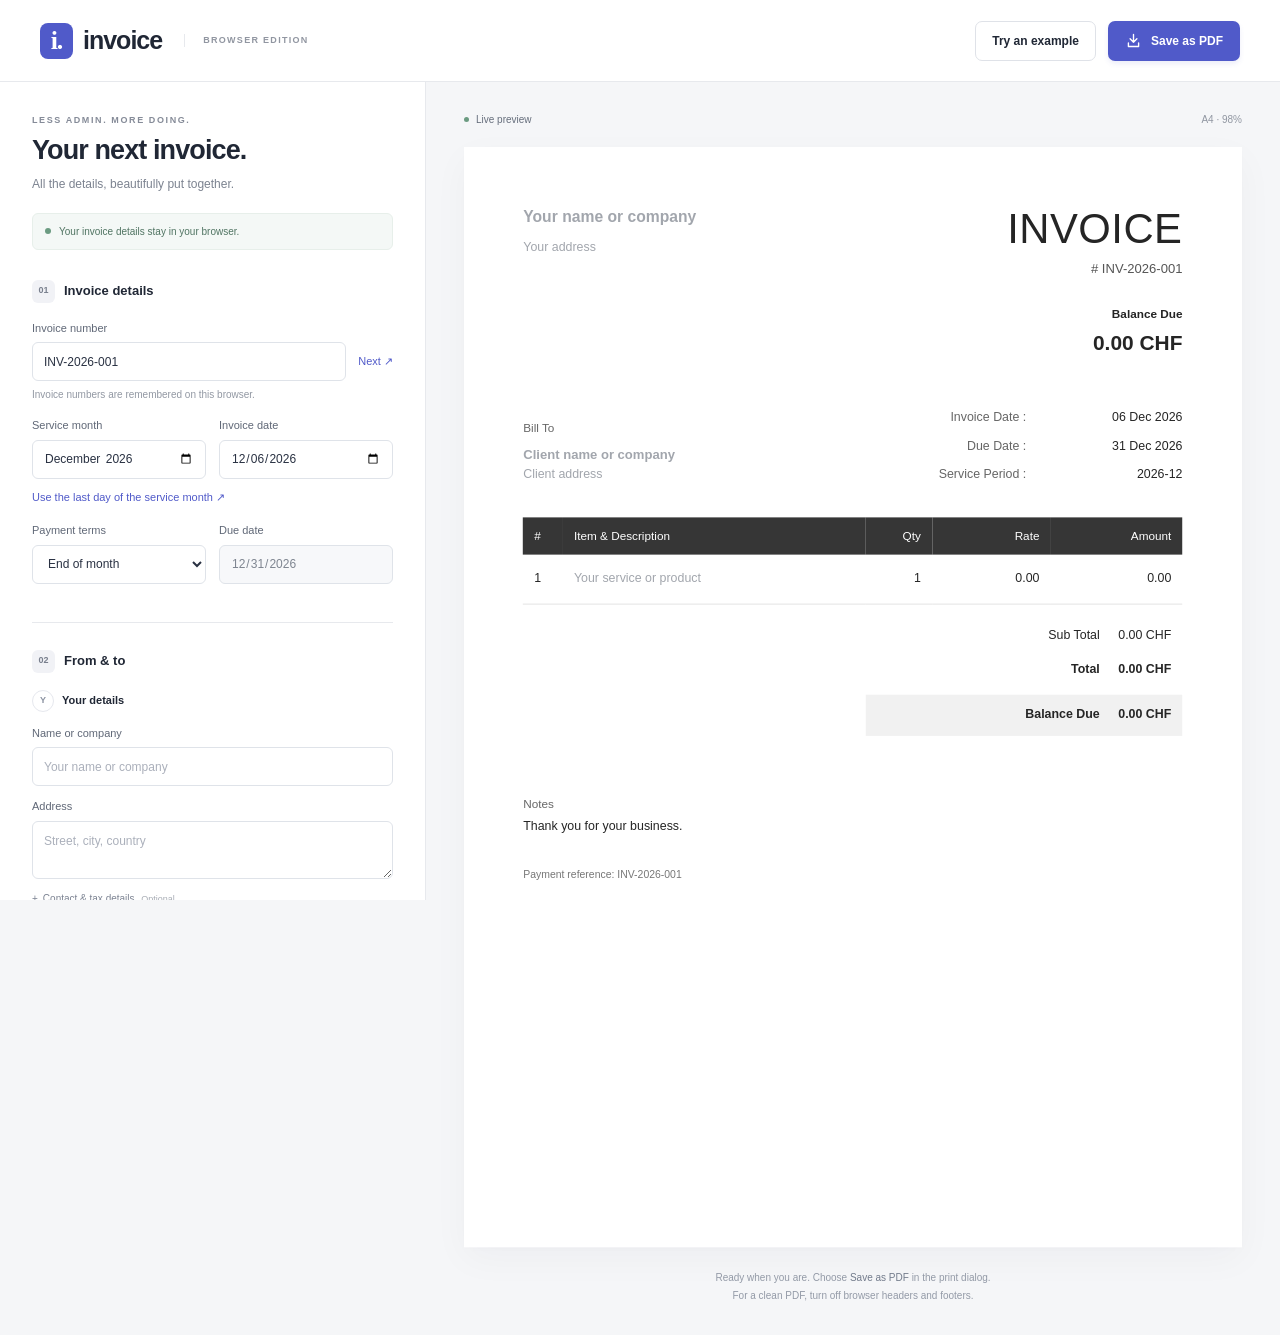
==== web/index.html @ 40a53772 "feat: initial release" ====
<!doctype html>
<html lang="en">
<head>
  <meta charset="utf-8">
  <meta name="viewport" content="width=device-width, initial-scale=1">
  <meta name="description" content="Create a clean invoice in your browser. Live preview, month-end payment terms, and print-ready PDFs. Your invoice details stay on your device.">
  <meta name="referrer" content="no-referrer">
  <title>Invoice — Simple, private invoicing</title>
  <link rel="icon" href="./favicon.svg" type="image/svg+xml">
  <link rel="stylesheet" href="./styles.css">
</head>
<body>
  <header class="topbar app-only">
    <a class="brand" href="./" aria-label="Invoice home"><span class="brand-mark" aria-hidden="true">i.</span>invoice<span class="brand-tag">BROWSER EDITION</span></a>
    <div class="top-actions">
      <button type="button" id="example" class="button secondary">Try an example</button>
      <button type="submit" form="editor" id="print" class="button primary" disabled><svg viewBox="0 0 20 20" aria-hidden="true"><path d="M10 3v9m-4-4 4 4 4-4M4 13v4h12v-4"/></svg>Save as PDF</button>
    </div>
  </header>

  <main class="workspace">
    <section class="editor-pane app-only" aria-labelledby="editor-heading">
      <div class="intro"><p class="eyebrow">LESS ADMIN. MORE DOING.</p><h1 id="editor-heading">Your next invoice.</h1><p>All the details, beautifully put together.</p></div>
      <div class="privacy"><span class="privacy-dot"></span>Your invoice details stay in your browser.</div>
      <noscript><p class="notice error">Enable JavaScript to create an invoice. No details are sent to a server.</p></noscript>
      <form id="editor" autocomplete="off">
        <fieldset>
          <legend><span class="step">01</span>Invoice details</legend>
          <div class="field-grid">
            <label class="full">Invoice number <span class="input-action"><input name="number" required maxlength="60" pattern="[A-Za-z0-9][A-Za-z0-9._-]{0,59}" aria-describedby="number-hint"><button type="button" id="next-number" title="Choose the next invoice number">Next ↗</button></span></label>
            <p id="number-hint" class="hint full">Invoice numbers are remembered on this browser.</p>
            <label>Service month<input type="month" name="period" min="1900-01" max="9999-12" required></label>
            <label>Invoice date<input type="date" name="issueDate" min="1900-01-01" max="9999-12-31" required></label>
            <button type="button" id="month-end" class="text-button full">Use the last day of the service month ↗</button>
            <label>Payment terms<select name="terms"><option value="end_of_month">End of month</option><option value="30_days">Within 30 days</option><option value="on_receipt">Due on receipt</option><option value="custom">Custom date</option></select></label>
            <label>Due date<input type="date" name="dueDate" min="1900-01-01" max="9999-12-31" required readonly></label>
          </div>
        </fieldset>

        <fieldset>
          <legend><span class="step">02</span>From &amp; to</legend>
          <div class="party-label"><span class="small-avatar">Y</span>Your details</div>
          <label>Name or company<input name="sellerName" placeholder="Your name or company" maxlength="160" required autocomplete="organization"></label>
          <label>Address<textarea name="sellerAddress" placeholder="Street, city, country" rows="2" maxlength="500" required autocomplete="street-address"></textarea></label>
          <details class="extra-fields"><summary>Contact &amp; tax details <span>Optional</span></summary><div class="field-grid">
            <label class="full">Email<input type="email" name="sellerEmail" placeholder="you@example.com" maxlength="160"></label>
            <label>Phone<input type="tel" name="sellerPhone" maxlength="60"></label>
            <label>VAT / tax ID<input name="sellerVAT" maxlength="80"></label>
          </div></details>
          <div class="party-label client-label"><span class="small-avatar">C</span>Client details</div>
          <label>Name or company<input name="customerName" placeholder="Client name or company" maxlength="160" required></label>
          <label>Address<textarea name="customerAddress" placeholder="Street, city, country" rows="2" maxlength="500" required></textarea></label>
          <details class="extra-fields"><summary>Contact &amp; tax details <span>Optional</span></summary><div class="field-grid">
            <label class="full">Email<input type="email" name="customerEmail" placeholder="client@example.com" maxlength="160"></label>
            <label>Phone<input type="tel" name="customerPhone" maxlength="60"></label>
            <label>VAT / tax ID<input name="customerVAT" maxlength="80"></label>
          </div></details>
        </fieldset>

        <fieldset>
          <legend><span class="step">03</span>What are you billing for?</legend>
          <div id="items"></div>
          <button type="button" id="add-item" class="add-button">＋ Add an item</button>
          <div class="field-grid money-settings">
            <label>Currency<select name="currency"><option>CHF</option><option>EUR</option><option>USD</option><option>GBP</option><option>TRY</option></select></label>
            <label>Tax rate (%)<input name="tax" type="text" inputmode="decimal" pattern="[0-9]{1,3}([.,][0-9]{1,2})?" value="0" required></label>
          </div>
        </fieldset>

        <fieldset>
          <legend><span class="step">04</span>The finishing touches</legend>
          <label>Payment details <span class="optional">Optional</span><textarea name="paymentDetails" rows="3" maxlength="2000" placeholder="Bank name, account holder, IBAN…"></textarea></label>
          <label>Notes <span class="optional">Optional</span><textarea name="notes" rows="3" maxlength="2000" placeholder="Thank you for your business."></textarea></label>
        </fieldset>
        <div class="draft-actions"><button type="button" id="save-draft" class="button secondary">Save draft on this device</button><button type="button" id="clear-draft" class="text-button">Forget saved draft</button></div>
        <p id="status" class="status" role="status" aria-live="polite"></p>
      </form>
      <p class="editor-footer">Made for independent work. No account needed.</p>
    </section>

    <section id="preview" class="preview-pane" aria-label="Invoice preview">
      <div class="preview-toolbar app-only"><div><span class="live-dot"></span>Live preview</div><span>A4 · <span id="zoom">100%</span></span></div>
      <div class="paper-stage"><div id="paper-frame"><article id="invoice" class="invoice-paper" aria-label="Your invoice"></article></div></div>
      <p class="print-hint app-only">Ready when you are. Choose <strong>Save as PDF</strong> in the print dialog.<br>For a clean PDF, turn off browser headers and footers.</p>
    </section>
  </main>
  <script type="module" src="./app.mjs"></script>
</body>
</html>
---- web/styles.css ----
:root { color-scheme: light; --ink: #202735; --muted: #7c8390; --line: #e7e9ed; --accent: #505ac9; }
* { box-sizing: border-box; }
body { margin: 0; color: var(--ink); background: #f5f6f8; font-family: -apple-system, BlinkMacSystemFont, "Segoe UI", Arial, sans-serif; font-size: 14px; line-height: 1.5; }
button, input, select, textarea { font: inherit; }
button, summary, select { cursor: pointer; }
button { color: inherit; }
button:disabled { opacity: .5; cursor: wait; }
button:focus-visible, summary:focus-visible, a:focus-visible { outline: 3px solid #b1b7fb; outline-offset: 4px; }
.topbar { height: 82px; padding: 0 40px; display: flex; align-items: center; justify-content: space-between; gap: 24px; background: #fff; border-bottom: 1px solid var(--line); }
.brand { display: flex; align-items: center; gap: 10px; color: var(--ink); text-decoration: none; font-size: 25px; font-weight: 720; letter-spacing: -1px; }
.brand-mark { width: 33px; height: 36px; display: grid; place-content: center; border-radius: 8px; background: var(--accent); color: #fff; font-size: 26px; font-family: Georgia, serif; font-weight: 700; }
.brand-tag { color: #9196a1; border-left: 1px solid var(--line); padding-left: 18px; margin-left: 12px; font-size: 9px; letter-spacing: 1.3px; font-weight: 600; }
.top-actions, .draft-actions { display: flex; align-items: center; gap: 12px; }
.button { display: inline-flex; align-items: center; justify-content: center; gap: 9px; min-height: 40px; padding: 10px 16px; border: 1px solid transparent; border-radius: 7px; font-size: 12px; font-weight: 600; transition: background .15s, box-shadow .15s; }
.button svg { width: 17px; height: 17px; fill: none; stroke: currentColor; stroke-width: 1.6; stroke-linecap: round; stroke-linejoin: round; }
.primary { background: var(--accent); color: #fff; box-shadow: 0 3px 5px #505ac91a; }
.primary:hover { background: #424ab3; }
.secondary { border-color: #dfe2e8; background: #fff; }
.secondary:hover { background: #f7f7fc; }
.workspace { display: grid; grid-template-columns: 426px minmax(0, 1fr); max-width: 1560px; margin: auto; }
.editor-pane { padding: 32px; background: #fff; border-right: 1px solid var(--line); }
.intro h1 { font-size: 27px; font-weight: 650; letter-spacing: -.9px; line-height: 1.3; margin: 5px 0 7px; }
.intro p { margin: 0; font-size: 12px; color: var(--muted); }
.intro .eyebrow { color: #858b98; font-size: 9px; letter-spacing: 1.6px; font-weight: 600; }
.privacy { display: flex; align-items: center; gap: 8px; margin: 20px 0 30px; padding: 10px 12px; background: #f4f8f6; border: 1px solid #e7efea; color: #507462; border-radius: 6px; font-size: 10px; }
.privacy-dot, .live-dot { width: 6px; height: 6px; border-radius: 50%; background: #6b9b81; flex: 0 0 auto; }
fieldset { min-width: 0; margin: 0 0 27px; border: 0; padding: 0 0 26px; border-bottom: 1px solid var(--line); }
legend { display: flex; align-items: center; gap: 9px; margin-bottom: 17px; padding: 0; font-size: 13px; font-weight: 650; }
.step { display: grid; place-content: center; width: 23px; height: 23px; background: #f1f2f6; border-radius: 6px; font-size: 9px; font-weight: 600; color: #787f8d; }
label { display: block; min-width: 0; color: #606877; font-size: 11px; font-weight: 500; margin-bottom: 12px; }
input, textarea, select { display: block; width: 100%; min-width: 0; margin-top: 6px; padding: 10px 11px; color: #293142; border: 1px solid #dfe3e9; background: #fff; border-radius: 6px; font-size: 12px; line-height: 1.5; outline: none; transition: border-color .15s, box-shadow .15s; }
input, select { height: 39px; }
textarea { resize: vertical; }
input::placeholder, textarea::placeholder { color: #abb0bb; }
input:focus, textarea:focus, select:focus { border-color: #8189df; box-shadow: 0 0 0 3px #505ac90e; }
input[readonly] { background: #f7f8fa; color: #7e8590; }
.field-grid { display: grid; grid-template-columns: minmax(0, 1fr) minmax(0, 1fr); column-gap: 13px; }
.field-grid .full { grid-column: 1 / -1; }
.hint { margin: -6px 0 15px; color: #9298a3; font-size: 10px; font-weight: 400; }
.input-action { display: flex; align-items: center; gap: 8px; }
.input-action input { flex: 1; }
.input-action button { margin-top: 6px; padding: 8px 0 8px 4px; border: 0; color: var(--accent); background: none; font-size: 11px; white-space: nowrap; }
.text-button { border: 0; padding: 0; text-align: left; color: var(--accent); background: none; font-size: 11px; }
#month-end { margin: -2px 0 17px; }
.party-label { display: flex; align-items: center; gap: 8px; margin-bottom: 13px; font-size: 11px; font-weight: 650; }
.small-avatar { display: grid; place-content: center; width: 22px; height: 22px; border: 1px solid #e6e8ee; border-radius: 50%; font-size: 9px; color: #8a91a0; }
.client-label { margin-top: 21px; }
.extra-fields summary { list-style: none; color: #7c8392; font-size: 10px; }
.extra-fields summary::-webkit-details-marker { display: none; }
.extra-fields summary::before { content: "+"; margin-right: 5px; }
.extra-fields[open] summary::before { content: "−"; }
.extra-fields summary span { margin-left: 4px; color: #a7acb4; font-size: 9px; }
.extra-fields .field-grid { margin-top: 13px; }
.item-editor { padding: 14px; margin-bottom: 10px; background: #f9fafc; border: 1px solid #e7eaf0; border-radius: 7px; }
.item-editor-head { display: flex; justify-content: space-between; align-items: center; margin-bottom: 8px; color: #8a91a0; font-size: 10px; }
.remove-item { border: 0; background: none; padding: 0 3px; color: #9198a5; font-size: 17px; line-height: 1; }
.item-editor label:last-child, .item-editor .field-grid label { margin-bottom: 0; }
.add-button { border: 1px dashed #d6dbea; border-radius: 6px; background: #fff; width: 100%; padding: 9px; color: var(--accent); font-size: 11px; }
.add-button:hover { background: #f9f9fe; }
.money-settings { margin-top: 18px; }
.money-settings label { margin-bottom: 0; }
.optional { float: right; color: #a4aab5; font-size: 10px; font-weight: 400; }
.draft-actions { gap: 14px; flex-wrap: wrap; }
.draft-actions .button { font-size: 11px; }
.draft-actions .text-button { color: #8b929e; font-size: 10px; }
.status { margin: 10px 0 0; font-size: 11px; color: #527c64; }
.status:empty { display: none; }
.error { color: #ad3c44; }
.editor-footer { color: #a3a9b3; font-size: 10px; margin: 26px 0 0; }
.preview-pane { min-width: 0; align-self: start; position: sticky; top: 0; padding: 30px 38px; }
.preview-toolbar { display: flex; justify-content: space-between; align-items: center; margin: 0 auto 20px; max-width: 794px; color: #9096a1; font-size: 10px; }
.preview-toolbar > div { display: flex; align-items: center; gap: 7px; color: #666e7c; font-weight: 500; }
.live-dot { width: 5px; height: 5px; }
.paper-stage { width: 100%; }
#paper-frame { margin: auto; }
.invoice-paper { width: 210mm; min-height: 297mm; padding: 16mm; transform-origin: top left; color: #252525; background: #fff; box-shadow: 0 2px 5px #14233c06, 0 12px 36px #14233c09; font-family: Arial, Helvetica, sans-serif; font-size: 9.5pt; line-height: 1.55; overflow-wrap: anywhere; }
.invoice-paper p { margin: 0; }
.invoice-paper header { display: grid; grid-template-columns: 1fr 1fr; gap: 12mm; align-items: start; }
.invoice-paper h1 { margin: 0; font-size: 32pt; line-height: 1.1; font-weight: 400; letter-spacing: .5px; }
.invoice-paper h2 { margin: 0 0 2mm; color: #666; font-size: 9pt; font-weight: 400; }
.invoice-paper .seller-name { margin-bottom: 2mm; font-size: 12pt; font-weight: 700; }
.invoice-paper .seller-contact { color: #555; }
.invoice-paper .right { text-align: right; }
.invoice-paper .number { margin-top: 2mm; color: #555; font-size: 10pt; }
.invoice-paper .balance-heading { margin-top: 7mm; font-size: 9pt; font-weight: 700; }
.invoice-paper .balance-amount { margin-top: 1mm; font-size: 16pt; font-weight: 700; }
.invoice-paper .billing { display: grid; grid-template-columns: 1fr 1fr; gap: 12mm; align-items: end; margin: 13mm 0 9mm; }
.invoice-paper .customer-name { font-size: 10pt; font-weight: 700; }
.invoice-paper .multiline { white-space: pre-line; }
.invoice-paper dl { display: grid; grid-template-columns: auto auto; column-gap: 6mm; row-gap: 2.5mm; margin: 0; }
.invoice-paper dt { color: #666; text-align: right; }
.invoice-paper dd { margin: 0; text-align: right; }
.invoice-paper table { width: 100%; border-collapse: collapse; table-layout: fixed; }
.invoice-paper thead { display: table-header-group; }
.invoice-paper thead th { padding: 2.5mm 3mm; color: #fff; background: #363636; font-size: 9pt; font-weight: 400; text-align: left; }
.invoice-paper tbody td { padding: 4mm 3mm; border-bottom: 1px solid #e2e2e2; vertical-align: top; }
.invoice-paper tr { break-inside: avoid; }
.invoice-paper .numeric { text-align: right; font-variant-numeric: tabular-nums; }
.invoice-paper .totals { width: 48%; margin: 4mm 0 0 auto; break-inside: avoid; }
.invoice-paper .totals p { display: grid; grid-template-columns: 1fr auto; gap: 5mm; padding: 2mm 3mm; text-align: right; font-variant-numeric: tabular-nums; }
.invoice-paper .total { font-weight: 700; }
.invoice-paper .totals .balance-due { margin-top: 2mm; padding: 3mm; background: #f1f1f1; font-weight: 700; }
.invoice-paper .closing { margin-top: 16mm; }
.invoice-paper .details { margin-top: 7mm; break-inside: avoid; }
.invoice-paper .details h2 { margin-bottom: 1mm; }
.invoice-paper footer { margin-top: 8mm; color: #777; font-size: 8pt; }
.placeholder { color: #a2a6ad; }
.print-hint { margin: 22px 0 0; text-align: center; color: #939aa7; font-size: 10px; line-height: 1.8; }
.print-hint strong { color: #727b8b; font-weight: 500; }
@media (min-width: 1200px) { .editor-pane { max-height: calc(100vh - 82px); overflow-y: auto; scrollbar-width: thin; scrollbar-color: #dbe0e8 transparent; } }
@media (max-width: 1050px) { .workspace { grid-template-columns: 360px minmax(0, 1fr); } .editor-pane { padding: 24px; } .preview-pane { padding: 28px 22px; } .brand-tag { display: none; } }
@media (max-width: 760px) { .topbar { height: 70px; padding: 0 18px; gap: 12px; } .brand { font-size: 22px; } .brand-mark { width: 29px; height: 31px; font-size: 22px; } .top-actions { gap: 6px; } .top-actions .button { padding: 9px 10px; font-size: 10px; } .top-actions svg { display: none; } .workspace { display: block; } .editor-pane { border: 0; padding: 26px 22px; } .preview-pane { position: static; padding: 26px 18px; } .intro h1 { font-size: 25px; } }
@media (prefers-reduced-motion: reduce) { * { transition: none !important; } }
@page { size: A4; margin: 16mm; }
@media print {
  .app-only { display: none !important; }
  body { background: white; }
  .workspace, .preview-pane, .paper-stage, #paper-frame { display: block; position: static; padding: 0; margin: 0; width: auto !important; height: auto !important; max-width: none; overflow: visible; }
  .invoice-paper { width: auto; min-height: 0; margin: 0; padding: 0; transform: none !important; box-shadow: none; -webkit-print-color-adjust: exact; print-color-adjust: exact; }
}
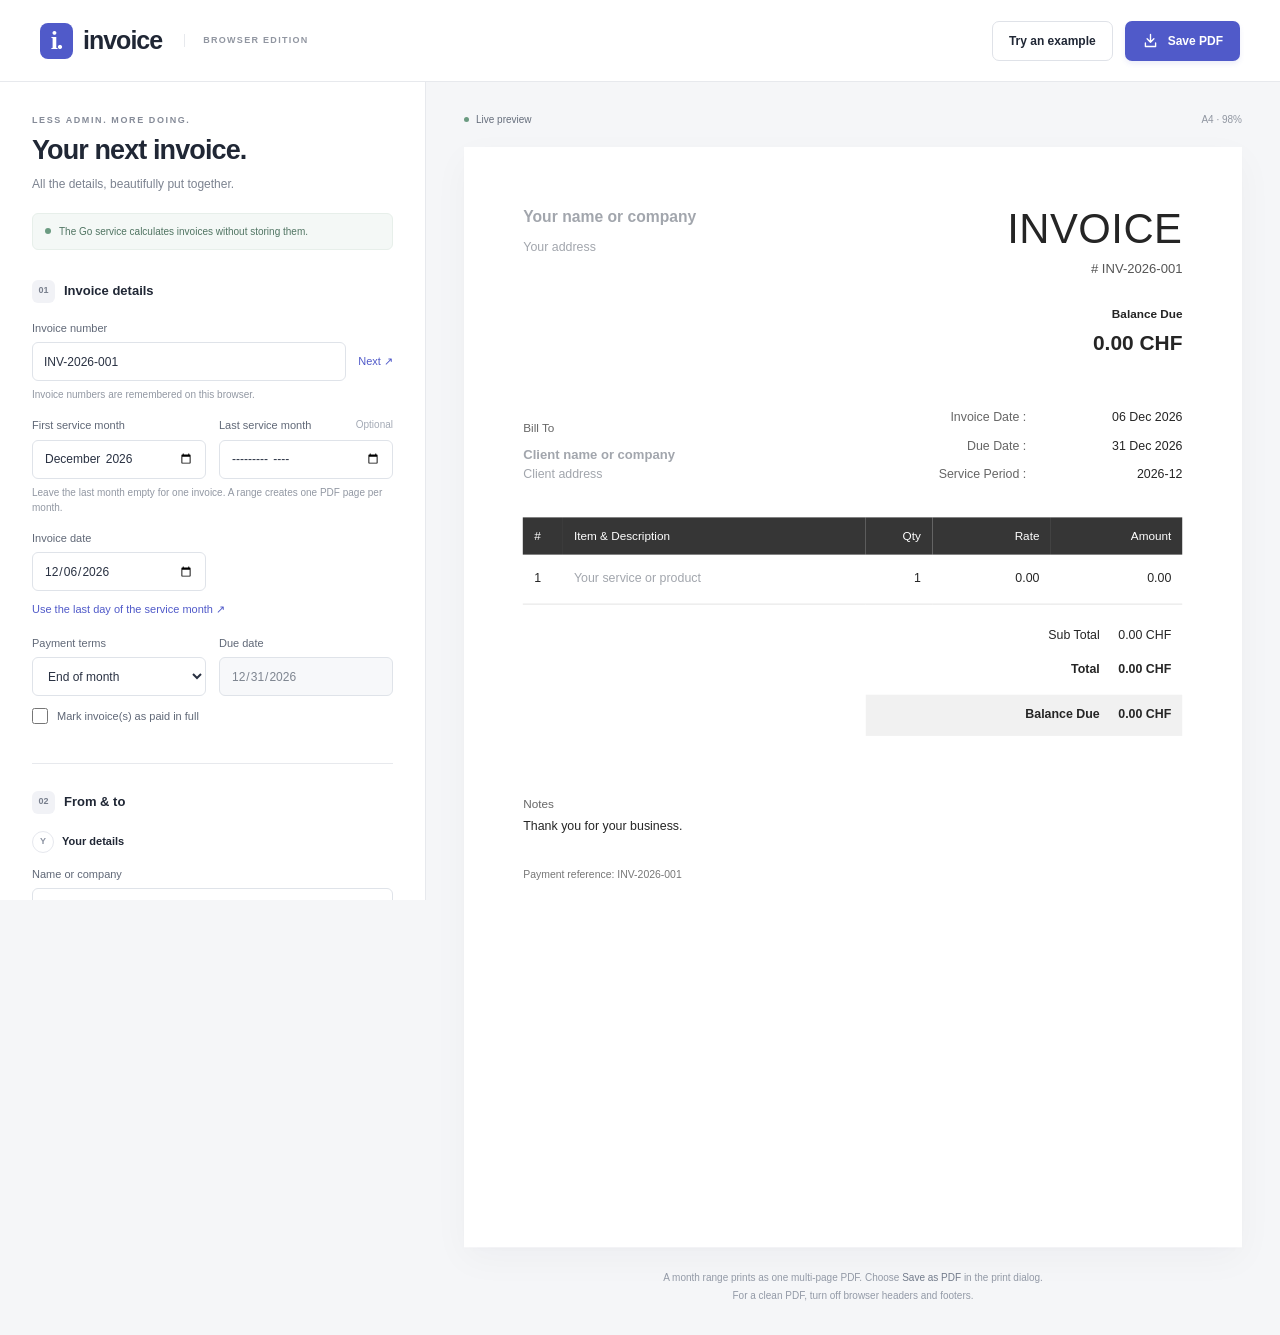
==== commit f9c7db13: "feat:new features" ====
--- a/web/index.html
+++ b/web/index.html
@@ -3,7 +3,7 @@
 <head>
   <meta charset="utf-8">
   <meta name="viewport" content="width=device-width, initial-scale=1">
-  <meta name="description" content="Create a clean invoice in your browser. Live preview, month-end payment terms, and print-ready PDFs. Your invoice details stay on your device.">
+  <meta name="description" content="Create clean invoices with a Go backend. Live preview, monthly ranges, paid status, and print-ready PDFs.">
   <meta name="referrer" content="no-referrer">
   <title>Invoice — Simple, private invoicing</title>
   <link rel="icon" href="./favicon.svg" type="image/svg+xml">
@@ -14,14 +14,14 @@
     <a class="brand" href="./" aria-label="Invoice home"><span class="brand-mark" aria-hidden="true">i.</span>invoice<span class="brand-tag">BROWSER EDITION</span></a>
     <div class="top-actions">
       <button type="button" id="example" class="button secondary">Try an example</button>
-      <button type="submit" form="editor" id="print" class="button primary" disabled><svg viewBox="0 0 20 20" aria-hidden="true"><path d="M10 3v9m-4-4 4 4 4-4M4 13v4h12v-4"/></svg>Save as PDF</button>
+      <button type="submit" form="editor" id="print" class="button primary" disabled><svg viewBox="0 0 20 20" aria-hidden="true"><path d="M10 3v9m-4-4 4 4 4-4M4 13v4h12v-4"/></svg>Save PDF</button>
     </div>
   </header>
 
   <main class="workspace">
     <section class="editor-pane app-only" aria-labelledby="editor-heading">
       <div class="intro"><p class="eyebrow">LESS ADMIN. MORE DOING.</p><h1 id="editor-heading">Your next invoice.</h1><p>All the details, beautifully put together.</p></div>
-      <div class="privacy"><span class="privacy-dot"></span>Your invoice details stay in your browser.</div>
+      <div class="privacy"><span class="privacy-dot"></span>The Go service calculates invoices without storing them.</div>
       <noscript><p class="notice error">Enable JavaScript to create an invoice. No details are sent to a server.</p></noscript>
       <form id="editor" autocomplete="off">
         <fieldset>
@@ -29,11 +29,14 @@
           <div class="field-grid">
             <label class="full">Invoice number <span class="input-action"><input name="number" required maxlength="60" pattern="[A-Za-z0-9][A-Za-z0-9._-]{0,59}" aria-describedby="number-hint"><button type="button" id="next-number" title="Choose the next invoice number">Next ↗</button></span></label>
             <p id="number-hint" class="hint full">Invoice numbers are remembered on this browser.</p>
-            <label>Service month<input type="month" name="period" min="1900-01" max="9999-12" required></label>
+            <label>First service month<input type="month" name="period" min="1900-01" max="9999-12" required></label>
+            <label>Last service month <span class="optional">Optional</span><input type="month" name="periodEnd" min="1900-01" max="9999-12"></label>
+            <p class="hint full">Leave the last month empty for one invoice. A range creates one PDF page per month.</p>
             <label>Invoice date<input type="date" name="issueDate" min="1900-01-01" max="9999-12-31" required></label>
             <button type="button" id="month-end" class="text-button full">Use the last day of the service month ↗</button>
             <label>Payment terms<select name="terms"><option value="end_of_month">End of month</option><option value="30_days">Within 30 days</option><option value="on_receipt">Due on receipt</option><option value="custom">Custom date</option></select></label>
             <label>Due date<input type="date" name="dueDate" min="1900-01-01" max="9999-12-31" required readonly></label>
+            <label class="check-label full"><input type="checkbox" name="paid"> Mark invoice(s) as paid in full</label>
           </div>
         </fieldset>
 
@@ -81,7 +84,7 @@
     <section id="preview" class="preview-pane" aria-label="Invoice preview">
       <div class="preview-toolbar app-only"><div><span class="live-dot"></span>Live preview</div><span>A4 · <span id="zoom">100%</span></span></div>
       <div class="paper-stage"><div id="paper-frame"><article id="invoice" class="invoice-paper" aria-label="Your invoice"></article></div></div>
-      <p class="print-hint app-only">Ready when you are. Choose <strong>Save as PDF</strong> in the print dialog.<br>For a clean PDF, turn off browser headers and footers.</p>
+      <p class="print-hint app-only">A month range prints as one multi-page PDF. Choose <strong>Save as PDF</strong> in the print dialog.<br>For a clean PDF, turn off browser headers and footers.</p>
     </section>
   </main>
   <script type="module" src="./app.mjs"></script>
--- a/web/styles.css
+++ b/web/styles.css
@@ -34,6 +34,8 @@
 input::placeholder, textarea::placeholder { color: #abb0bb; }
 input:focus, textarea:focus, select:focus { border-color: #8189df; box-shadow: 0 0 0 3px #505ac90e; }
 input[readonly] { background: #f7f8fa; color: #7e8590; }
+.check-label { display: flex; align-items: center; gap: 9px; }
+.check-label input { width: 16px; height: 16px; margin: 0; accent-color: var(--accent); }
 .field-grid { display: grid; grid-template-columns: minmax(0, 1fr) minmax(0, 1fr); column-gap: 13px; }
 .field-grid .full { grid-column: 1 / -1; }
 .hint { margin: -6px 0 15px; color: #9298a3; font-size: 10px; font-weight: 400; }
@@ -73,7 +75,8 @@
 .live-dot { width: 5px; height: 5px; }
 .paper-stage { width: 100%; }
 #paper-frame { margin: auto; }
-.invoice-paper { width: 210mm; min-height: 297mm; padding: 16mm; transform-origin: top left; color: #252525; background: #fff; box-shadow: 0 2px 5px #14233c06, 0 12px 36px #14233c09; font-family: Arial, Helvetica, sans-serif; font-size: 9.5pt; line-height: 1.55; overflow-wrap: anywhere; }
+.invoice-paper { width: 210mm; transform-origin: top left; color: #252525; font-family: Arial, Helvetica, sans-serif; font-size: 9.5pt; line-height: 1.55; overflow-wrap: anywhere; }
+.invoice-page { display: block; width: 210mm; min-height: 297mm; margin-bottom: 14px; padding: 16mm; background: #fff; box-shadow: 0 2px 5px #14233c06, 0 12px 36px #14233c09; }
 .invoice-paper p { margin: 0; }
 .invoice-paper header { display: grid; grid-template-columns: 1fr 1fr; gap: 12mm; align-items: start; }
 .invoice-paper h1 { margin: 0; font-size: 32pt; line-height: 1.1; font-weight: 400; letter-spacing: .5px; }
@@ -82,6 +85,7 @@
 .invoice-paper .seller-contact { color: #555; }
 .invoice-paper .right { text-align: right; }
 .invoice-paper .number { margin-top: 2mm; color: #555; font-size: 10pt; }
+.invoice-paper .paid { margin-top: 2mm; color: #287545; font-weight: 700; }
 .invoice-paper .balance-heading { margin-top: 7mm; font-size: 9pt; font-weight: 700; }
 .invoice-paper .balance-amount { margin-top: 1mm; font-size: 16pt; font-weight: 700; }
 .invoice-paper .billing { display: grid; grid-template-columns: 1fr 1fr; gap: 12mm; align-items: end; margin: 13mm 0 9mm; }
@@ -111,10 +115,12 @@
 @media (max-width: 1050px) { .workspace { grid-template-columns: 360px minmax(0, 1fr); } .editor-pane { padding: 24px; } .preview-pane { padding: 28px 22px; } .brand-tag { display: none; } }
 @media (max-width: 760px) { .topbar { height: 70px; padding: 0 18px; gap: 12px; } .brand { font-size: 22px; } .brand-mark { width: 29px; height: 31px; font-size: 22px; } .top-actions { gap: 6px; } .top-actions .button { padding: 9px 10px; font-size: 10px; } .top-actions svg { display: none; } .workspace { display: block; } .editor-pane { border: 0; padding: 26px 22px; } .preview-pane { position: static; padding: 26px 18px; } .intro h1 { font-size: 25px; } }
 @media (prefers-reduced-motion: reduce) { * { transition: none !important; } }
-@page { size: A4; margin: 16mm; }
+@page { size: A4; margin: 0; }
 @media print {
   .app-only { display: none !important; }
   body { background: white; }
   .workspace, .preview-pane, .paper-stage, #paper-frame { display: block; position: static; padding: 0; margin: 0; width: auto !important; height: auto !important; max-width: none; overflow: visible; }
-  .invoice-paper { width: auto; min-height: 0; margin: 0; padding: 0; transform: none !important; box-shadow: none; -webkit-print-color-adjust: exact; print-color-adjust: exact; }
+  .invoice-paper { width: auto; margin: 0; transform: none !important; -webkit-print-color-adjust: exact; print-color-adjust: exact; }
+  .invoice-page { width: 210mm; min-height: 297mm; margin: 0; padding: 16mm; box-shadow: none; break-after: page; page-break-after: always; }
+  .invoice-page:last-child { break-after: auto; page-break-after: auto; }
 }
